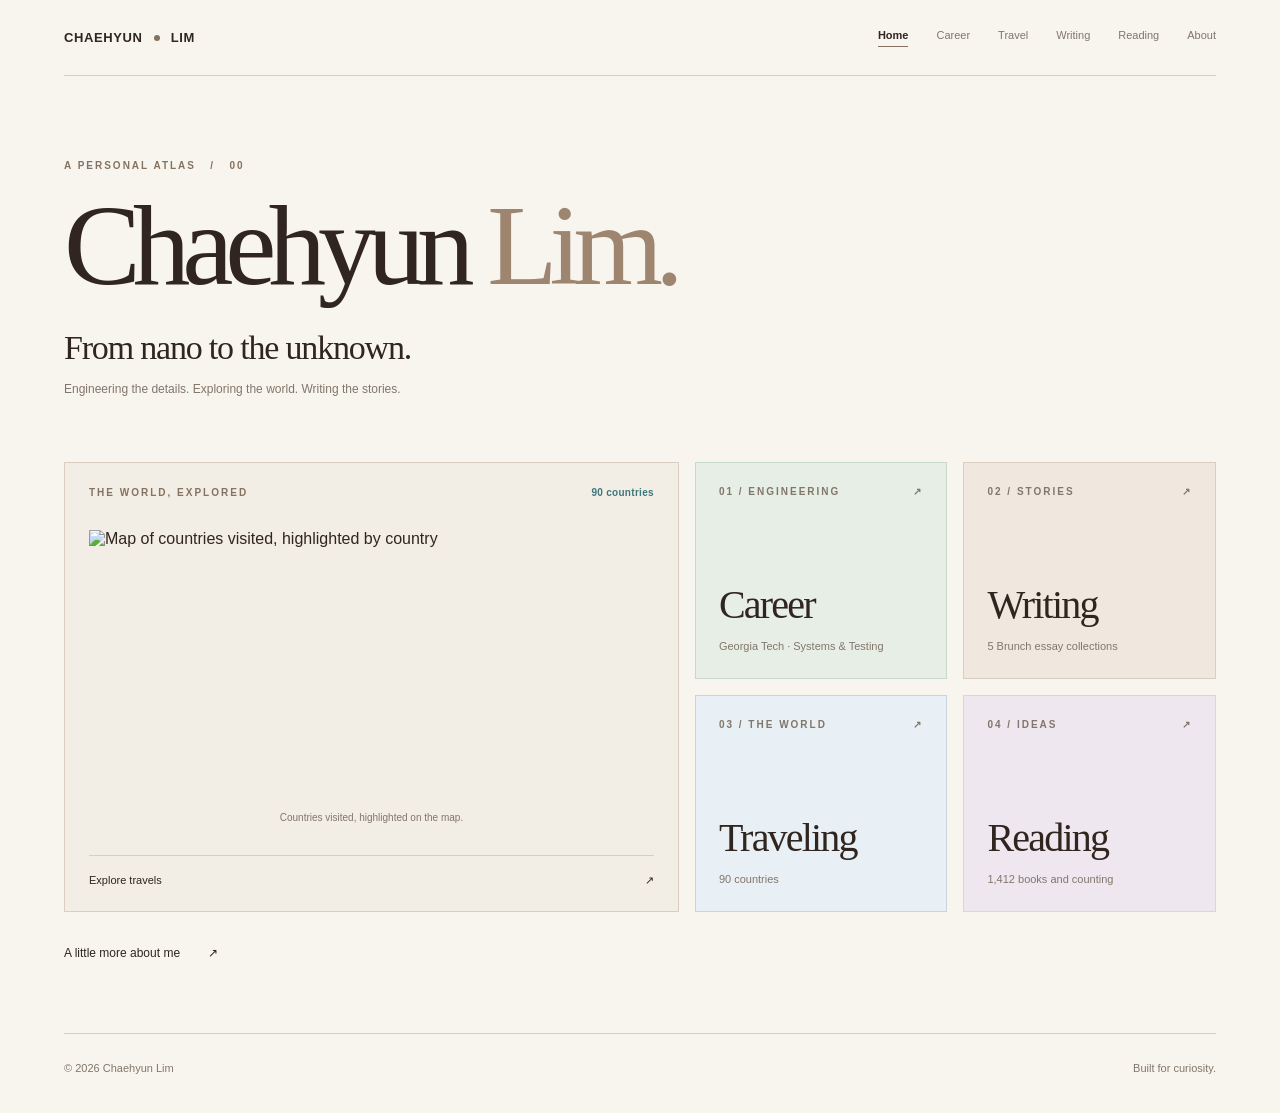
==== index.html @ 4be32342 "Keep About statistics synced with Reading/Travel and refine home/resume links" ====
<!doctype html><html lang="en"><head><meta charset="utf-8"><meta name="viewport" content="width=device-width, initial-scale=1"><meta name="description" content="Chaehyun Lim — engineering, travel, writing, and reading."><title>Chaehyun Lim | Home</title><link rel="stylesheet" href="css/home.css"></head><body><div class="shell"><header class="top"><a class="brand" href="./">CHAEHYUN <i></i> LIM</a><nav aria-label="Main navigation"><a aria-current="page" href="./">Home</a><a href="career/">Career</a><a href="traveling/">Travel</a><a href="writing/">Writing</a><a href="reading/">Reading</a><a href="about/">About</a></nav></header><main><section class="hero"><p class="eyebrow">A PERSONAL ATLAS &nbsp; / &nbsp; 00</p><h1>Chaehyun <em>Lim.</em></h1><p class="tagline">From nano to the unknown.</p><p class="intro">Engineering the details. Exploring the world. Writing the stories.</p></section><section class="dashboard" aria-label="Explore"><div class="map-panel"><div class="panel-heading"><span>THE WORLD, EXPLORED</span><span id="country-count">90 countries</span></div><div class="map-wrap"><img id="world-map" src="data/visited-world.svg" alt="Map of countries visited, highlighted by country" width="1000" height="500" loading="eager"><div class="map-note">Countries visited, highlighted on the map.</div></div><a class="map-link" href="traveling/">Explore travels <span aria-hidden="true">↗</span></a></div><div class="tiles"><a class="tile" href="career/"><span class="tile-top">01 / ENGINEERING <span>↗</span></span><div><h2>Career</h2><p>Georgia Tech · Systems &amp; Testing</p></div></a><a class="tile" href="writing/"><span class="tile-top">02 / STORIES <span>↗</span></span><div><h2>Writing</h2><p>5 Brunch essay collections</p></div></a><a class="tile" href="traveling/"><span class="tile-top">03 / THE WORLD <span>↗</span></span><div><h2>Traveling</h2><p id="travel-tile-count">90 countries</p></div></a><a class="tile" href="reading/"><span class="tile-top">04 / IDEAS <span>↗</span></span><div><h2>Reading</h2><p><span id="reading-tile-count">1,000+ books</span> and counting</p></div></a></div></section><a class="about-link" href="about/">A little more about me <span>↗</span></a></main><footer><span>© <span id="year"></span> Chaehyun Lim</span><span>Built for curiosity.</span></footer></div><script src="js/home.js" defer></script></body></html>
---- css/home.css ----
:root{color-scheme:light;--bg:#f8f5ef;--panel:#f0e9df;--line:#d9cec1;--muted:#82766a;--text:#30251f;--accent:#857260;--serif:'Iowan Old Style',Baskerville,'Palatino Linotype',Georgia,serif}*{box-sizing:border-box}html{scroll-behavior:smooth}body{margin:0;background:var(--bg);color:var(--text);font-family:Inter,'Helvetica Neue',Arial,sans-serif;-webkit-font-smoothing:antialiased}a{color:inherit;text-decoration:none}.shell{width:min(1152px,calc(100% - 96px));margin-inline:auto}.top{min-height:76px;display:flex;align-items:center;justify-content:space-between;border-bottom:1px solid var(--line);gap:20px}.brand{font-size:13px;font-weight:750;letter-spacing:.045em;white-space:nowrap}.brand i{display:inline-block;width:6px;height:6px;border-radius:50%;background:var(--accent);margin:0 7px 1px}nav{display:flex;gap:28px;align-items:center}nav a{font-size:11px;color:var(--muted);padding-bottom:5px;white-space:nowrap}nav a:hover,nav a[aria-current=page]{color:var(--text)}nav a[aria-current=page]{font-weight:700;border-bottom:1px solid var(--accent)}.hero{padding:84px 0 62px}.eyebrow,.panel-heading,.tile-top{font-size:10px;letter-spacing:.2em;font-weight:700}.eyebrow{color:var(--accent);margin:0 0 20px}h1{font:400 clamp(64px,9vw,117px)/.95 var(--serif);letter-spacing:-.07em;margin:0}h1 em{font-style:normal;color:#9e8570}.tagline{font:400 clamp(24px,2.7vw,34px)/1.4 var(--serif);letter-spacing:-.035em;margin:24px 0 6px}.intro{color:var(--muted);font-size:12px;line-height:1.85;margin:0}.dashboard{display:grid;grid-template-columns:1.18fr 1fr;gap:16px}.map-panel,.tile{border:1px solid var(--line);background:#f2ede5}.map-panel{padding:24px;display:flex;flex-direction:column;min-height:450px}.panel-heading{display:flex;justify-content:space-between;gap:15px;color:var(--accent)}#country-count{letter-spacing:.03em;color:#3f777e}.map-wrap{display:flex;flex:1;flex-direction:column;justify-content:center;min-height:300px}.map-wrap img{width:100%;height:auto;max-height:335px}.map-note{font-size:10px;color:var(--muted);text-align:center}.map-link{font-size:11px;border-top:1px solid var(--line);padding-top:18px;display:flex;justify-content:space-between;transition:color .2s}.map-link:hover,.about-link:hover{color:#3e7880}.tiles{display:grid;grid-template-columns:1fr 1fr;gap:16px}.tile{min-height:217px;padding:23px;display:flex;flex-direction:column;justify-content:space-between;transition:transform .2s,border-color .2s,background .2s}.tile:nth-child(1){background:#e6eee5;border-color:#c8d8c9}.tile:nth-child(2){background:#f0e8df}.tile:nth-child(3){background:#e8f0f5;border-color:#c8d5e1}.tile:nth-child(4){background:#eee7f0;border-color:#dcd3df}.tile:hover{transform:translateY(-4px);border-color:#9d9b93}.tile-top{color:var(--muted);display:flex;justify-content:space-between;gap:10px}.tile h2{font:400 clamp(30px,3.2vw,40px)/1.12 var(--serif);letter-spacing:-.045em;margin:0 0 9px}.tile p{color:var(--muted);font-size:11px;line-height:1.7;margin:0}.about-link{display:inline-flex;gap:28px;padding:34px 0 73px;font-size:12px}footer{display:flex;justify-content:space-between;gap:15px;padding:28px 0 39px;border-top:1px solid var(--line);color:var(--muted);font-size:11px}@media(max-width:950px){.shell{width:calc(100% - 62px)}.dashboard{grid-template-columns:1fr}.map-panel{min-height:365px}.tiles .tile{min-height:196px}}@media(max-width:680px){.shell{width:calc(100% - 38px)}.top{height:auto;padding:18px 0 14px;align-items:flex-start;flex-direction:column;gap:12px}nav{gap:18px;max-width:100%;overflow-x:auto;white-space:nowrap;padding-bottom:4px}nav a{font-size:10px}.hero{padding:55px 0 45px}h1{font-size:clamp(60px,13vw,86px)}.map-panel{padding:17px;min-height:310px}.map-wrap{min-height:238px}.tile{padding:16px;min-height:175px}.tile-top{font-size:9px;letter-spacing:.08em}.tile p{font-size:10px}.tiles{gap:10px}.dashboard{gap:10px}footer{flex-direction:column}}@media(prefers-reduced-motion:reduce){html{scroll-behavior:auto}*,*:before,*:after{transition:none!important}}
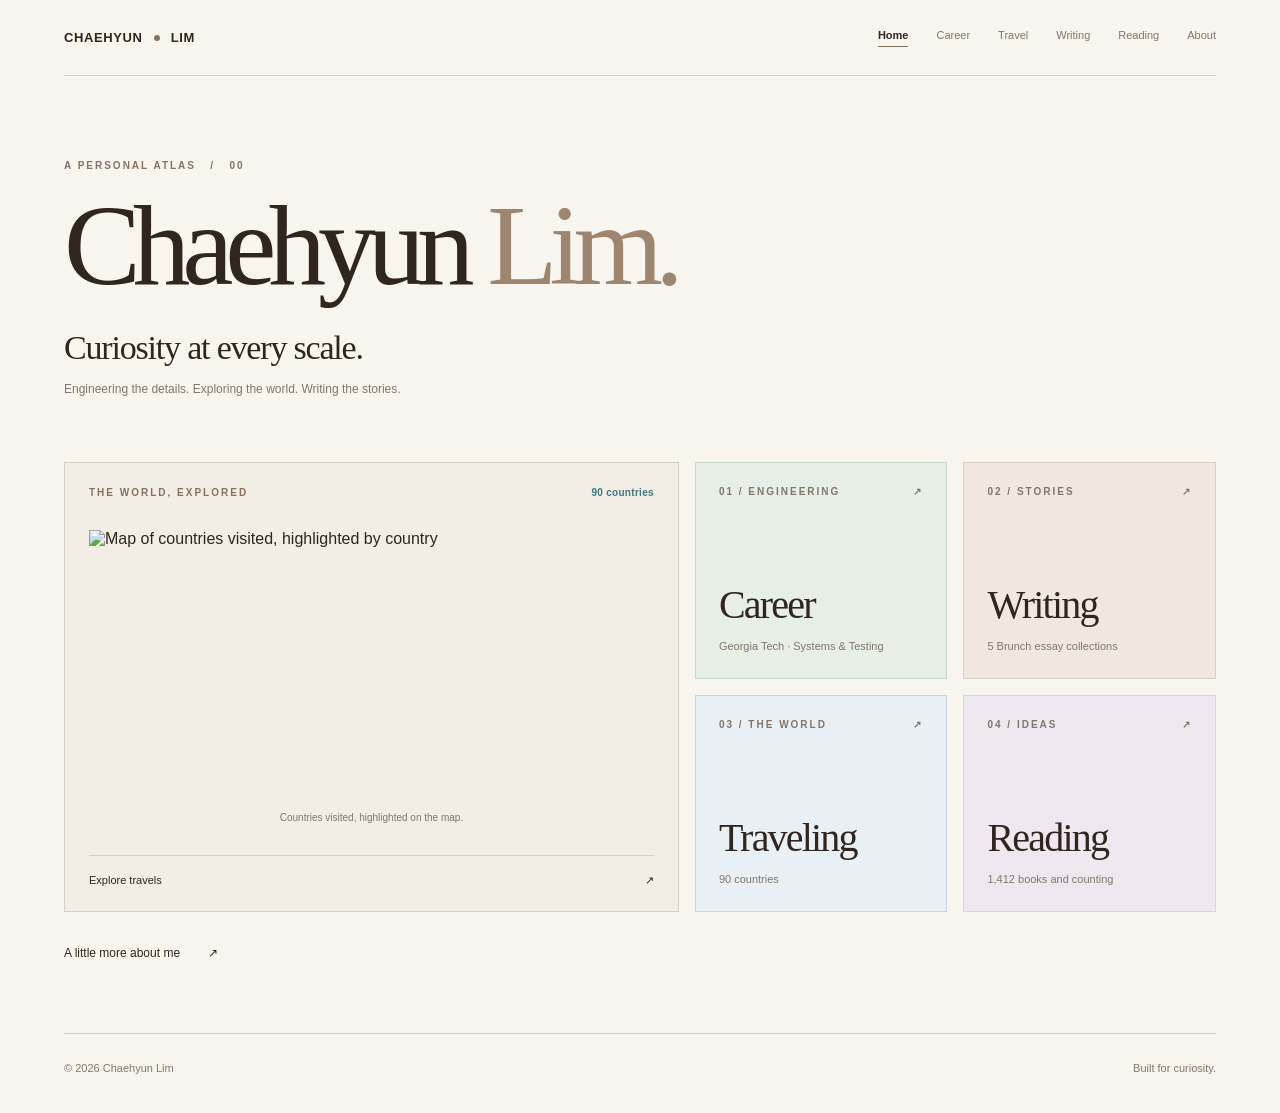
==== commit 899c658e: "Update homepage tagline to Curiosity at every scale" ====
--- a/index.html
+++ b/index.html
@@ -1 +1 @@
-<!doctype html><html lang="en"><head><meta charset="utf-8"><meta name="viewport" content="width=device-width, initial-scale=1"><meta name="description" content="Chaehyun Lim — engineering, travel, writing, and reading."><title>Chaehyun Lim | Home</title><link rel="stylesheet" href="css/home.css"></head><body><div class="shell"><header class="top"><a class="brand" href="./">CHAEHYUN <i></i> LIM</a><nav aria-label="Main navigation"><a aria-current="page" href="./">Home</a><a href="career/">Career</a><a href="traveling/">Travel</a><a href="writing/">Writing</a><a href="reading/">Reading</a><a href="about/">About</a></nav></header><main><section class="hero"><p class="eyebrow">A PERSONAL ATLAS &nbsp; / &nbsp; 00</p><h1>Chaehyun <em>Lim.</em></h1><p class="tagline">From nano to the unknown.</p><p class="intro">Engineering the details. Exploring the world. Writing the stories.</p></section><section class="dashboard" aria-label="Explore"><div class="map-panel"><div class="panel-heading"><span>THE WORLD, EXPLORED</span><span id="country-count">90 countries</span></div><div class="map-wrap"><img id="world-map" src="data/visited-world.svg" alt="Map of countries visited, highlighted by country" width="1000" height="500" loading="eager"><div class="map-note">Countries visited, highlighted on the map.</div></div><a class="map-link" href="traveling/">Explore travels <span aria-hidden="true">↗</span></a></div><div class="tiles"><a class="tile" href="career/"><span class="tile-top">01 / ENGINEERING <span>↗</span></span><div><h2>Career</h2><p>Georgia Tech · Systems &amp; Testing</p></div></a><a class="tile" href="writing/"><span class="tile-top">02 / STORIES <span>↗</span></span><div><h2>Writing</h2><p>5 Brunch essay collections</p></div></a><a class="tile" href="traveling/"><span class="tile-top">03 / THE WORLD <span>↗</span></span><div><h2>Traveling</h2><p id="travel-tile-count">90 countries</p></div></a><a class="tile" href="reading/"><span class="tile-top">04 / IDEAS <span>↗</span></span><div><h2>Reading</h2><p><span id="reading-tile-count">1,000+ books</span> and counting</p></div></a></div></section><a class="about-link" href="about/">A little more about me <span>↗</span></a></main><footer><span>© <span id="year"></span> Chaehyun Lim</span><span>Built for curiosity.</span></footer></div><script src="js/home.js" defer></script></body></html>
+<!doctype html><html lang="en"><head><meta charset="utf-8"><meta name="viewport" content="width=device-width, initial-scale=1"><meta name="description" content="Chaehyun Lim — engineering, travel, writing, and reading."><title>Chaehyun Lim | Home</title><link rel="stylesheet" href="css/home.css"><meta property="og:title" content="Chaehyun Lim | Home"><link rel="icon" type="image/svg+xml" href="assets/favicon.svg"><meta property="og:type" content="website"><meta property="og:url" content="https://limdaniel10.github.io/Portfolio/"><meta property="og:description" content="Chaehyun Lim — Engineering, travel, writing and reading."><meta property="og:image" content="https://limdaniel10.github.io/Portfolio/assets/social-card.png"><meta name="twitter:card" content="summary_large_image"></head><body><div class="shell"><header class="top"><a class="brand" href="./">CHAEHYUN <i></i> LIM</a><nav aria-label="Main navigation"><a aria-current="page" href="./">Home</a><a href="career/">Career</a><a href="traveling/">Travel</a><a href="writing/">Writing</a><a href="reading/">Reading</a><a href="about/">About</a></nav></header><main><section class="hero"><p class="eyebrow">A PERSONAL ATLAS &nbsp; / &nbsp; 00</p><h1>Chaehyun <em>Lim.</em></h1><p class="tagline">Curiosity at every scale.</p><p class="intro">Engineering the details. Exploring the world. Writing the stories.</p></section><section class="dashboard" aria-label="Explore"><div class="map-panel"><div class="panel-heading"><span>THE WORLD, EXPLORED</span><span id="country-count">90 countries</span></div><div class="map-wrap"><img id="world-map" src="data/visited-world.svg" alt="Map of countries visited, highlighted by country" width="1000" height="500" loading="eager"><div class="map-note">Countries visited, highlighted on the map.</div></div><a class="map-link" href="traveling/">Explore travels <span aria-hidden="true">↗</span></a></div><div class="tiles"><a class="tile" href="career/"><span class="tile-top">01 / ENGINEERING <span>↗</span></span><div><h2>Career</h2><p>Georgia Tech · Systems &amp; Testing</p></div></a><a class="tile" href="writing/"><span class="tile-top">02 / STORIES <span>↗</span></span><div><h2>Writing</h2><p>5 Brunch essay collections</p></div></a><a class="tile" href="traveling/"><span class="tile-top">03 / THE WORLD <span>↗</span></span><div><h2>Traveling</h2><p id="travel-tile-count">90 countries</p></div></a><a class="tile" href="reading/"><span class="tile-top">04 / IDEAS <span>↗</span></span><div><h2>Reading</h2><p><span id="reading-tile-count">1,000+ books</span> and counting</p></div></a></div></section><a class="about-link" href="about/">A little more about me <span>↗</span></a></main><footer><span>© <span id="year"></span> Chaehyun Lim</span><span>Built for curiosity.</span></footer></div><script src="js/home.js" defer></script></body></html>
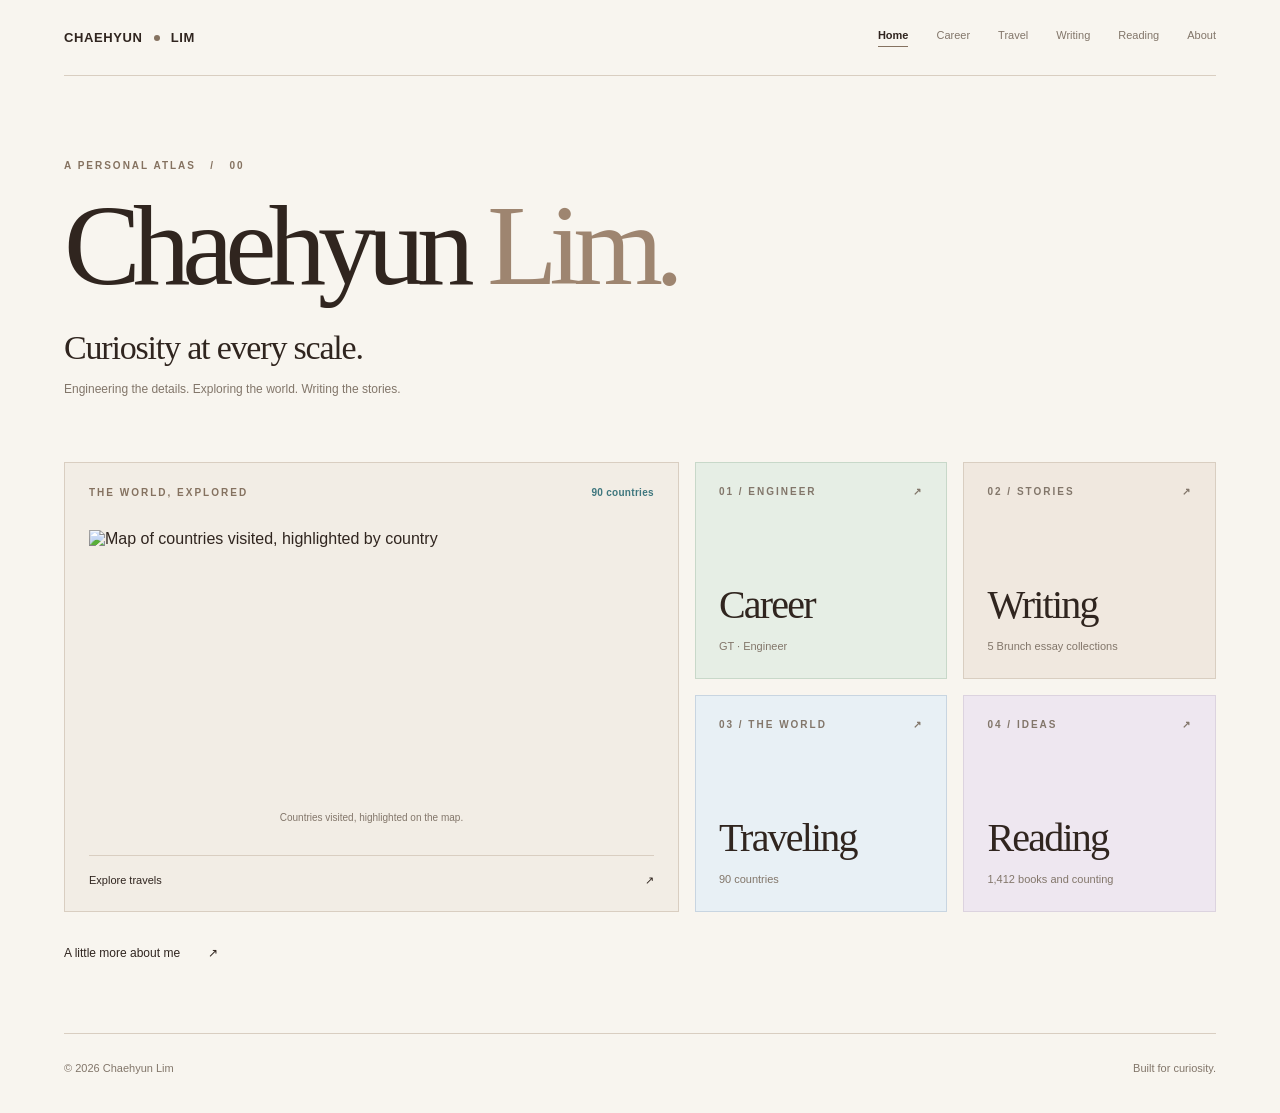
==== commit ae948e29: "Refine Career homepage tile heading and subtitle" ====
--- a/index.html
+++ b/index.html
@@ -1 +1 @@
-<!doctype html><html lang="en"><head><meta charset="utf-8"><meta name="viewport" content="width=device-width, initial-scale=1"><meta name="description" content="Chaehyun Lim — engineering, travel, writing, and reading."><title>Chaehyun Lim | Home</title><link rel="stylesheet" href="css/home.css"><meta property="og:title" content="Chaehyun Lim | Home"><link rel="icon" type="image/svg+xml" href="assets/favicon.svg"><meta property="og:type" content="website"><meta property="og:url" content="https://limdaniel10.github.io/Portfolio/"><meta property="og:description" content="Chaehyun Lim — Engineering, travel, writing and reading."><meta property="og:image" content="https://limdaniel10.github.io/Portfolio/assets/social-card.png"><meta name="twitter:card" content="summary_large_image"></head><body><div class="shell"><header class="top"><a class="brand" href="./">CHAEHYUN <i></i> LIM</a><nav aria-label="Main navigation"><a aria-current="page" href="./">Home</a><a href="career/">Career</a><a href="traveling/">Travel</a><a href="writing/">Writing</a><a href="reading/">Reading</a><a href="about/">About</a></nav></header><main><section class="hero"><p class="eyebrow">A PERSONAL ATLAS &nbsp; / &nbsp; 00</p><h1>Chaehyun <em>Lim.</em></h1><p class="tagline">Curiosity at every scale.</p><p class="intro">Engineering the details. Exploring the world. Writing the stories.</p></section><section class="dashboard" aria-label="Explore"><div class="map-panel"><div class="panel-heading"><span>THE WORLD, EXPLORED</span><span id="country-count">90 countries</span></div><div class="map-wrap"><img id="world-map" src="data/visited-world.svg" alt="Map of countries visited, highlighted by country" width="1000" height="500" loading="eager"><div class="map-note">Countries visited, highlighted on the map.</div></div><a class="map-link" href="traveling/">Explore travels <span aria-hidden="true">↗</span></a></div><div class="tiles"><a class="tile" href="career/"><span class="tile-top">01 / ENGINEERING <span>↗</span></span><div><h2>Career</h2><p>Georgia Tech · Systems &amp; Testing</p></div></a><a class="tile" href="writing/"><span class="tile-top">02 / STORIES <span>↗</span></span><div><h2>Writing</h2><p>5 Brunch essay collections</p></div></a><a class="tile" href="traveling/"><span class="tile-top">03 / THE WORLD <span>↗</span></span><div><h2>Traveling</h2><p id="travel-tile-count">90 countries</p></div></a><a class="tile" href="reading/"><span class="tile-top">04 / IDEAS <span>↗</span></span><div><h2>Reading</h2><p><span id="reading-tile-count">1,000+ books</span> and counting</p></div></a></div></section><a class="about-link" href="about/">A little more about me <span>↗</span></a></main><footer><span>© <span id="year"></span> Chaehyun Lim</span><span>Built for curiosity.</span></footer></div><script src="js/home.js" defer></script></body></html>
+<!doctype html><html lang="en"><head><meta charset="utf-8"><meta name="viewport" content="width=device-width, initial-scale=1"><meta name="description" content="Chaehyun Lim — engineering, travel, writing, and reading."><title>Chaehyun Lim | Home</title><link rel="stylesheet" href="css/home.css"><meta property="og:title" content="Chaehyun Lim | Home"><link rel="icon" type="image/svg+xml" href="assets/favicon.svg"><meta property="og:type" content="website"><meta property="og:url" content="https://limdaniel10.github.io/Portfolio/"><meta property="og:description" content="Chaehyun Lim — Engineering, travel, writing and reading."><meta property="og:image" content="https://limdaniel10.github.io/Portfolio/assets/social-card.png"><meta name="twitter:card" content="summary_large_image"></head><body><div class="shell"><header class="top"><a class="brand" href="./">CHAEHYUN <i></i> LIM</a><nav aria-label="Main navigation"><a aria-current="page" href="./">Home</a><a href="career/">Career</a><a href="traveling/">Travel</a><a href="writing/">Writing</a><a href="reading/">Reading</a><a href="about/">About</a></nav></header><main><section class="hero"><p class="eyebrow">A PERSONAL ATLAS &nbsp; / &nbsp; 00</p><h1>Chaehyun <em>Lim.</em></h1><p class="tagline">Curiosity at every scale.</p><p class="intro">Engineering the details. Exploring the world. Writing the stories.</p></section><section class="dashboard" aria-label="Explore"><div class="map-panel"><div class="panel-heading"><span>THE WORLD, EXPLORED</span><span id="country-count">90 countries</span></div><div class="map-wrap"><img id="world-map" src="data/visited-world.svg" alt="Map of countries visited, highlighted by country" width="1000" height="500" loading="eager"><div class="map-note">Countries visited, highlighted on the map.</div></div><a class="map-link" href="traveling/">Explore travels <span aria-hidden="true">↗</span></a></div><div class="tiles"><a class="tile" href="career/"><span class="tile-top">01 / ENGINEER <span>↗</span></span><div><h2>Career</h2><p>GT · Engineer</p></div></a><a class="tile" href="writing/"><span class="tile-top">02 / STORIES <span>↗</span></span><div><h2>Writing</h2><p>5 Brunch essay collections</p></div></a><a class="tile" href="traveling/"><span class="tile-top">03 / THE WORLD <span>↗</span></span><div><h2>Traveling</h2><p id="travel-tile-count">90 countries</p></div></a><a class="tile" href="reading/"><span class="tile-top">04 / IDEAS <span>↗</span></span><div><h2>Reading</h2><p><span id="reading-tile-count">1,000+ books</span> and counting</p></div></a></div></section><a class="about-link" href="about/">A little more about me <span>↗</span></a></main><footer><span>© <span id="year"></span> Chaehyun Lim</span><span>Built for curiosity.</span></footer></div><script src="js/home.js" defer></script></body></html>
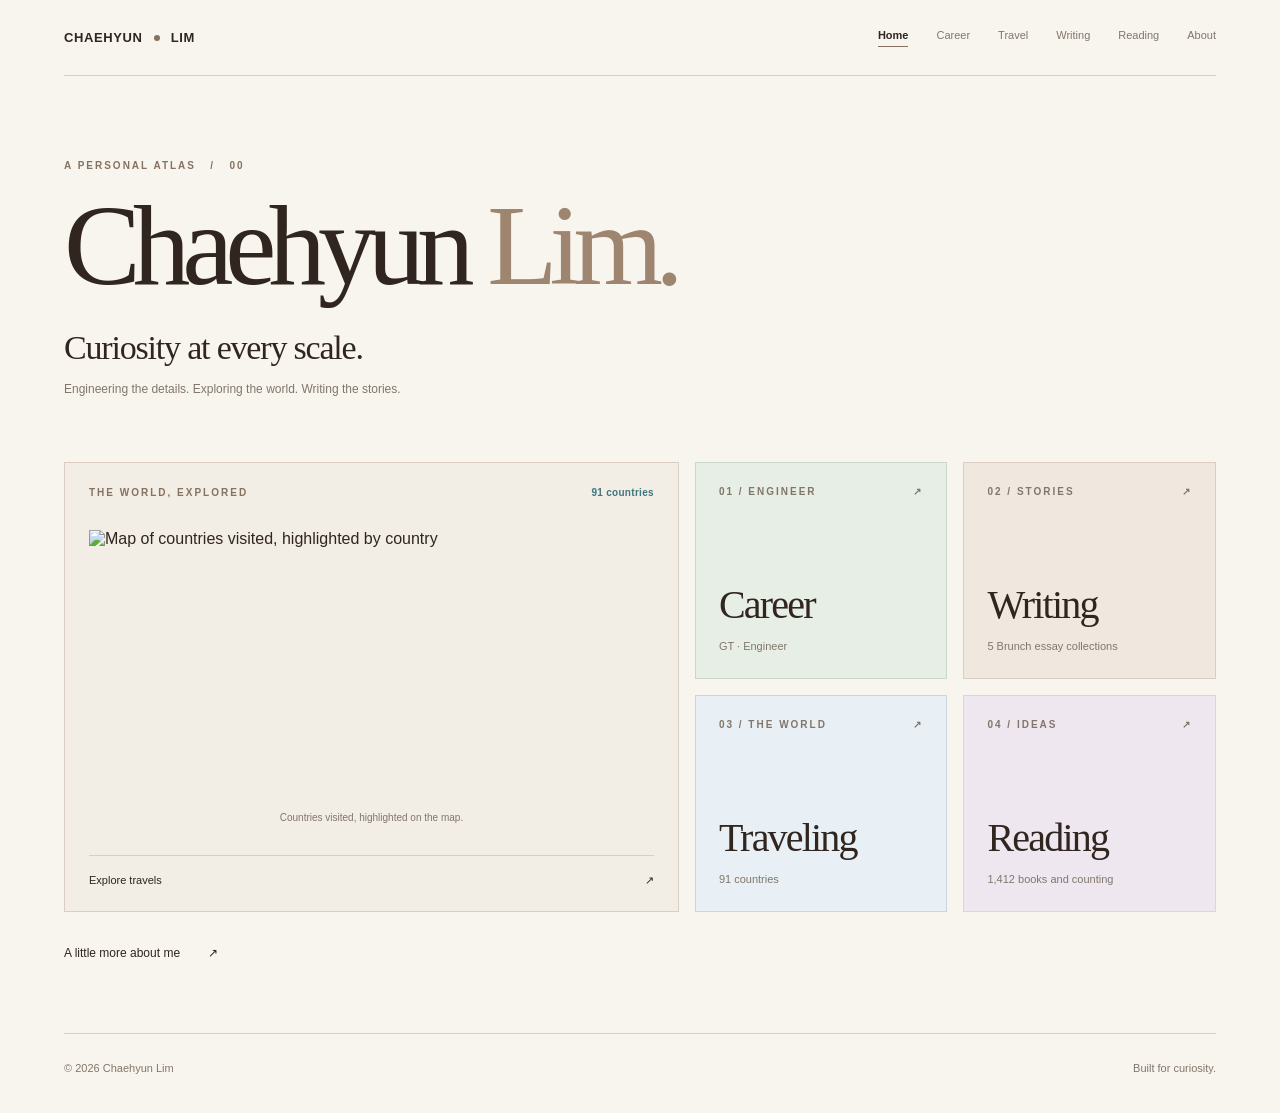
==== commit 3920a080: "Update homepage fallback visit count to 91 including Taiwan" ====
--- a/index.html
+++ b/index.html
@@ -1 +1 @@
-<!doctype html><html lang="en"><head><meta charset="utf-8"><meta name="viewport" content="width=device-width, initial-scale=1"><meta name="description" content="Chaehyun Lim — engineering, travel, writing, and reading."><title>Chaehyun Lim | Home</title><link rel="stylesheet" href="css/home.css"><meta property="og:title" content="Chaehyun Lim | Home"><link rel="icon" type="image/svg+xml" href="assets/favicon.svg"><meta property="og:type" content="website"><meta property="og:url" content="https://limdaniel10.github.io/Portfolio/"><meta property="og:description" content="Chaehyun Lim — Engineering, travel, writing and reading."><meta property="og:image" content="https://limdaniel10.github.io/Portfolio/assets/social-card.png"><meta name="twitter:card" content="summary_large_image"></head><body><div class="shell"><header class="top"><a class="brand" href="./">CHAEHYUN <i></i> LIM</a><nav aria-label="Main navigation"><a aria-current="page" href="./">Home</a><a href="career/">Career</a><a href="traveling/">Travel</a><a href="writing/">Writing</a><a href="reading/">Reading</a><a href="about/">About</a></nav></header><main><section class="hero"><p class="eyebrow">A PERSONAL ATLAS &nbsp; / &nbsp; 00</p><h1>Chaehyun <em>Lim.</em></h1><p class="tagline">Curiosity at every scale.</p><p class="intro">Engineering the details. Exploring the world. Writing the stories.</p></section><section class="dashboard" aria-label="Explore"><div class="map-panel"><div class="panel-heading"><span>THE WORLD, EXPLORED</span><span id="country-count">90 countries</span></div><div class="map-wrap"><img id="world-map" src="data/visited-world.svg" alt="Map of countries visited, highlighted by country" width="1000" height="500" loading="eager"><div class="map-note">Countries visited, highlighted on the map.</div></div><a class="map-link" href="traveling/">Explore travels <span aria-hidden="true">↗</span></a></div><div class="tiles"><a class="tile" href="career/"><span class="tile-top">01 / ENGINEER <span>↗</span></span><div><h2>Career</h2><p>GT · Engineer</p></div></a><a class="tile" href="writing/"><span class="tile-top">02 / STORIES <span>↗</span></span><div><h2>Writing</h2><p>5 Brunch essay collections</p></div></a><a class="tile" href="traveling/"><span class="tile-top">03 / THE WORLD <span>↗</span></span><div><h2>Traveling</h2><p id="travel-tile-count">90 countries</p></div></a><a class="tile" href="reading/"><span class="tile-top">04 / IDEAS <span>↗</span></span><div><h2>Reading</h2><p><span id="reading-tile-count">1,000+ books</span> and counting</p></div></a></div></section><a class="about-link" href="about/">A little more about me <span>↗</span></a></main><footer><span>© <span id="year"></span> Chaehyun Lim</span><span>Built for curiosity.</span></footer></div><script src="js/home.js" defer></script></body></html>
+<!doctype html><html lang="en"><head><meta charset="utf-8"><meta name="viewport" content="width=device-width, initial-scale=1"><meta name="description" content="Chaehyun Lim — engineering, travel, writing, and reading."><title>Chaehyun Lim | Home</title><link rel="stylesheet" href="css/home.css"><meta property="og:title" content="Chaehyun Lim | Home"><link rel="icon" type="image/svg+xml" href="assets/favicon.svg"><meta property="og:type" content="website"><meta property="og:url" content="https://limdaniel10.github.io/Portfolio/"><meta property="og:description" content="Chaehyun Lim — Engineering, travel, writing and reading."><meta property="og:image" content="https://limdaniel10.github.io/Portfolio/assets/social-card.png"><meta name="twitter:card" content="summary_large_image"></head><body><div class="shell"><header class="top"><a class="brand" href="./">CHAEHYUN <i></i> LIM</a><nav aria-label="Main navigation"><a aria-current="page" href="./">Home</a><a href="career/">Career</a><a href="traveling/">Travel</a><a href="writing/">Writing</a><a href="reading/">Reading</a><a href="about/">About</a></nav></header><main><section class="hero"><p class="eyebrow">A PERSONAL ATLAS &nbsp; / &nbsp; 00</p><h1>Chaehyun <em>Lim.</em></h1><p class="tagline">Curiosity at every scale.</p><p class="intro">Engineering the details. Exploring the world. Writing the stories.</p></section><section class="dashboard" aria-label="Explore"><div class="map-panel"><div class="panel-heading"><span>THE WORLD, EXPLORED</span><span id="country-count">91 countries</span></div><div class="map-wrap"><img id="world-map" src="data/visited-world.svg" alt="Map of countries visited, highlighted by country" width="1000" height="500" loading="eager"><div class="map-note">Countries visited, highlighted on the map.</div></div><a class="map-link" href="traveling/">Explore travels <span aria-hidden="true">↗</span></a></div><div class="tiles"><a class="tile" href="career/"><span class="tile-top">01 / ENGINEER <span>↗</span></span><div><h2>Career</h2><p>GT · Engineer</p></div></a><a class="tile" href="writing/"><span class="tile-top">02 / STORIES <span>↗</span></span><div><h2>Writing</h2><p>5 Brunch essay collections</p></div></a><a class="tile" href="traveling/"><span class="tile-top">03 / THE WORLD <span>↗</span></span><div><h2>Traveling</h2><p id="travel-tile-count">91 countries</p></div></a><a class="tile" href="reading/"><span class="tile-top">04 / IDEAS <span>↗</span></span><div><h2>Reading</h2><p><span id="reading-tile-count">1,000+ books</span> and counting</p></div></a></div></section><a class="about-link" href="about/">A little more about me <span>↗</span></a></main><footer><span>© <span id="year"></span> Chaehyun Lim</span><span>Built for curiosity.</span></footer></div><script src="js/home.js" defer></script></body></html>
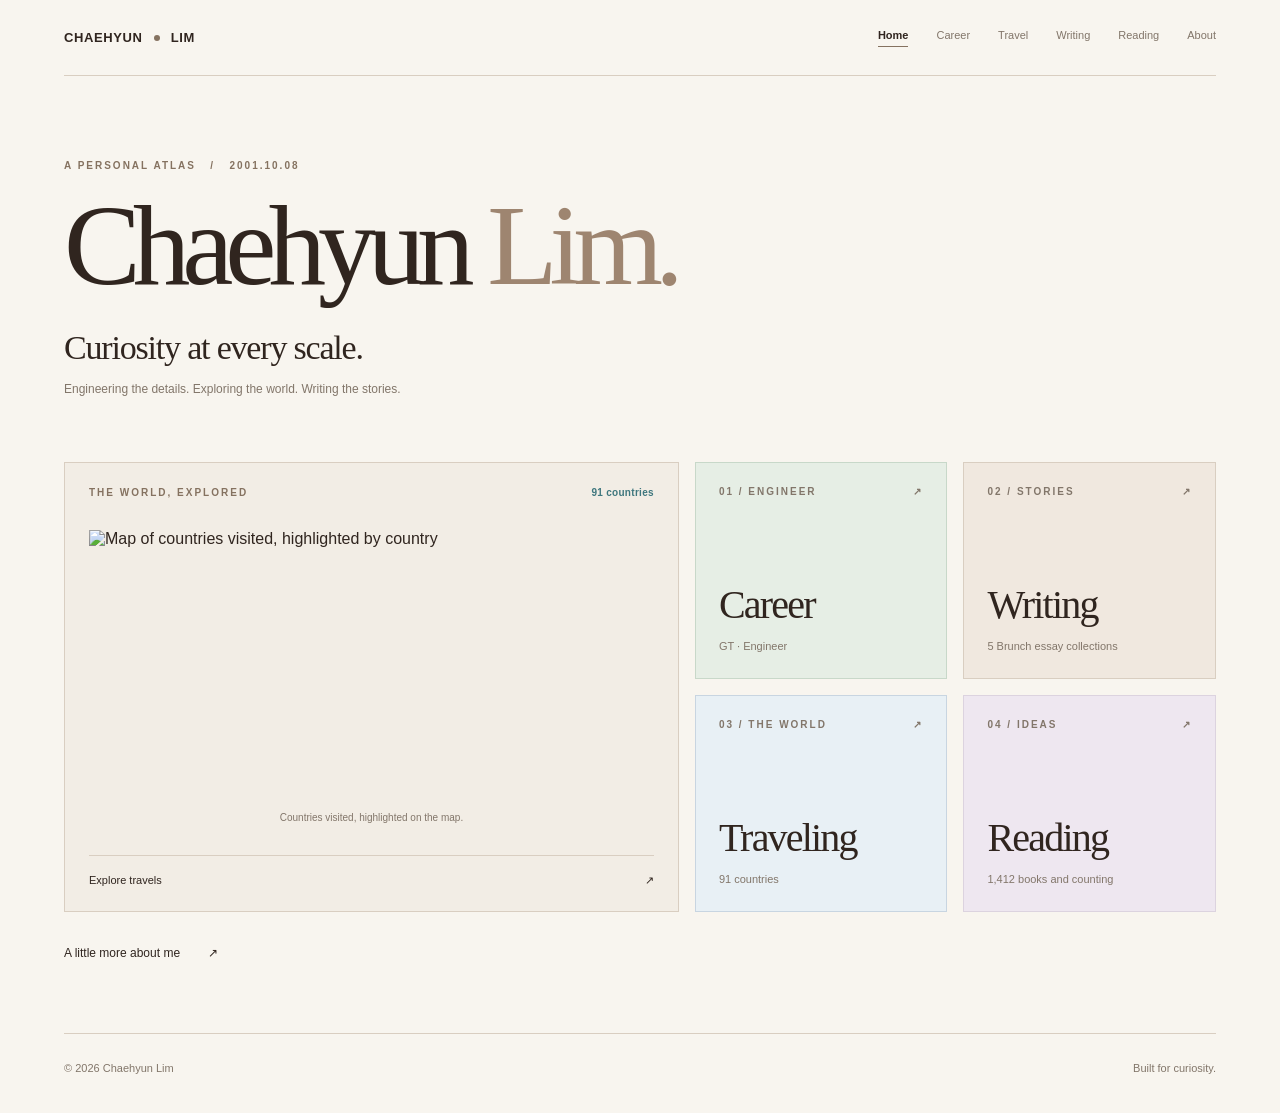
==== commit c5e7a34a: "Update index.html hero archive eyebrow label" ====
--- a/index.html
+++ b/index.html
@@ -1 +1 @@
-<!doctype html><html lang="en"><head><meta charset="utf-8"><meta name="viewport" content="width=device-width, initial-scale=1"><meta name="description" content="Chaehyun Lim — engineering, travel, writing, and reading."><title>Chaehyun Lim | Home</title><link rel="stylesheet" href="css/home.css"><meta property="og:title" content="Chaehyun Lim | Home"><link rel="icon" type="image/svg+xml" href="assets/favicon.svg"><meta property="og:type" content="website"><meta property="og:url" content="https://limdaniel10.github.io/Portfolio/"><meta property="og:description" content="Chaehyun Lim — Engineering, travel, writing and reading."><meta property="og:image" content="https://limdaniel10.github.io/Portfolio/assets/social-card.png"><meta name="twitter:card" content="summary_large_image"></head><body><div class="shell"><header class="top"><a class="brand" href="./">CHAEHYUN <i></i> LIM</a><nav aria-label="Main navigation"><a aria-current="page" href="./">Home</a><a href="career/">Career</a><a href="traveling/">Travel</a><a href="writing/">Writing</a><a href="reading/">Reading</a><a href="about/">About</a></nav></header><main><section class="hero"><p class="eyebrow">A PERSONAL ATLAS &nbsp; / &nbsp; 00</p><h1>Chaehyun <em>Lim.</em></h1><p class="tagline">Curiosity at every scale.</p><p class="intro">Engineering the details. Exploring the world. Writing the stories.</p></section><section class="dashboard" aria-label="Explore"><div class="map-panel"><div class="panel-heading"><span>THE WORLD, EXPLORED</span><span id="country-count">91 countries</span></div><div class="map-wrap"><img id="world-map" src="data/visited-world.svg" alt="Map of countries visited, highlighted by country" width="1000" height="500" loading="eager"><div class="map-note">Countries visited, highlighted on the map.</div></div><a class="map-link" href="traveling/">Explore travels <span aria-hidden="true">↗</span></a></div><div class="tiles"><a class="tile" href="career/"><span class="tile-top">01 / ENGINEER <span>↗</span></span><div><h2>Career</h2><p>GT · Engineer</p></div></a><a class="tile" href="writing/"><span class="tile-top">02 / STORIES <span>↗</span></span><div><h2>Writing</h2><p>5 Brunch essay collections</p></div></a><a class="tile" href="traveling/"><span class="tile-top">03 / THE WORLD <span>↗</span></span><div><h2>Traveling</h2><p id="travel-tile-count">91 countries</p></div></a><a class="tile" href="reading/"><span class="tile-top">04 / IDEAS <span>↗</span></span><div><h2>Reading</h2><p><span id="reading-tile-count">1,000+ books</span> and counting</p></div></a></div></section><a class="about-link" href="about/">A little more about me <span>↗</span></a></main><footer><span>© <span id="year"></span> Chaehyun Lim</span><span>Built for curiosity.</span></footer></div><script src="js/home.js" defer></script></body></html>
+<!doctype html><html lang="en"><head><meta charset="utf-8"><meta name="viewport" content="width=device-width, initial-scale=1"><meta name="description" content="Chaehyun Lim — engineering, travel, writing, and reading."><title>Chaehyun Lim | Home</title><link rel="stylesheet" href="css/home.css"><meta property="og:title" content="Chaehyun Lim | Home"><link rel="icon" type="image/svg+xml" href="assets/favicon.svg"><meta property="og:type" content="website"><meta property="og:url" content="https://limdaniel10.github.io/Portfolio/"><meta property="og:description" content="Chaehyun Lim — Engineering, travel, writing and reading."><meta property="og:image" content="https://limdaniel10.github.io/Portfolio/assets/social-card.png"><meta name="twitter:card" content="summary_large_image"></head><body><div class="shell"><header class="top"><a class="brand" href="./">CHAEHYUN <i></i> LIM</a><nav aria-label="Main navigation"><a aria-current="page" href="./">Home</a><a href="career/">Career</a><a href="traveling/">Travel</a><a href="writing/">Writing</a><a href="reading/">Reading</a><a href="about/">About</a></nav></header><main><section class="hero"><p class="eyebrow">A PERSONAL ATLAS &nbsp; / &nbsp; 2001.10.08</p><h1>Chaehyun <em>Lim.</em></h1><p class="tagline">Curiosity at every scale.</p><p class="intro">Engineering the details. Exploring the world. Writing the stories.</p></section><section class="dashboard" aria-label="Explore"><div class="map-panel"><div class="panel-heading"><span>THE WORLD, EXPLORED</span><span id="country-count">91 countries</span></div><div class="map-wrap"><img id="world-map" src="data/visited-world.svg" alt="Map of countries visited, highlighted by country" width="1000" height="500" loading="eager"><div class="map-note">Countries visited, highlighted on the map.</div></div><a class="map-link" href="traveling/">Explore travels <span aria-hidden="true">↗</span></a></div><div class="tiles"><a class="tile" href="career/"><span class="tile-top">01 / ENGINEER <span>↗</span></span><div><h2>Career</h2><p>GT · Engineer</p></div></a><a class="tile" href="writing/"><span class="tile-top">02 / STORIES <span>↗</span></span><div><h2>Writing</h2><p>5 Brunch essay collections</p></div></a><a class="tile" href="traveling/"><span class="tile-top">03 / THE WORLD <span>↗</span></span><div><h2>Traveling</h2><p id="travel-tile-count">91 countries</p></div></a><a class="tile" href="reading/"><span class="tile-top">04 / IDEAS <span>↗</span></span><div><h2>Reading</h2><p><span id="reading-tile-count">1,000+ books</span> and counting</p></div></a></div></section><a class="about-link" href="about/">A little more about me <span>↗</span></a></main><footer><span>© <span id="year"></span> Chaehyun Lim</span><span>Built for curiosity.</span></footer></div><script src="js/home.js" defer></script></body></html>
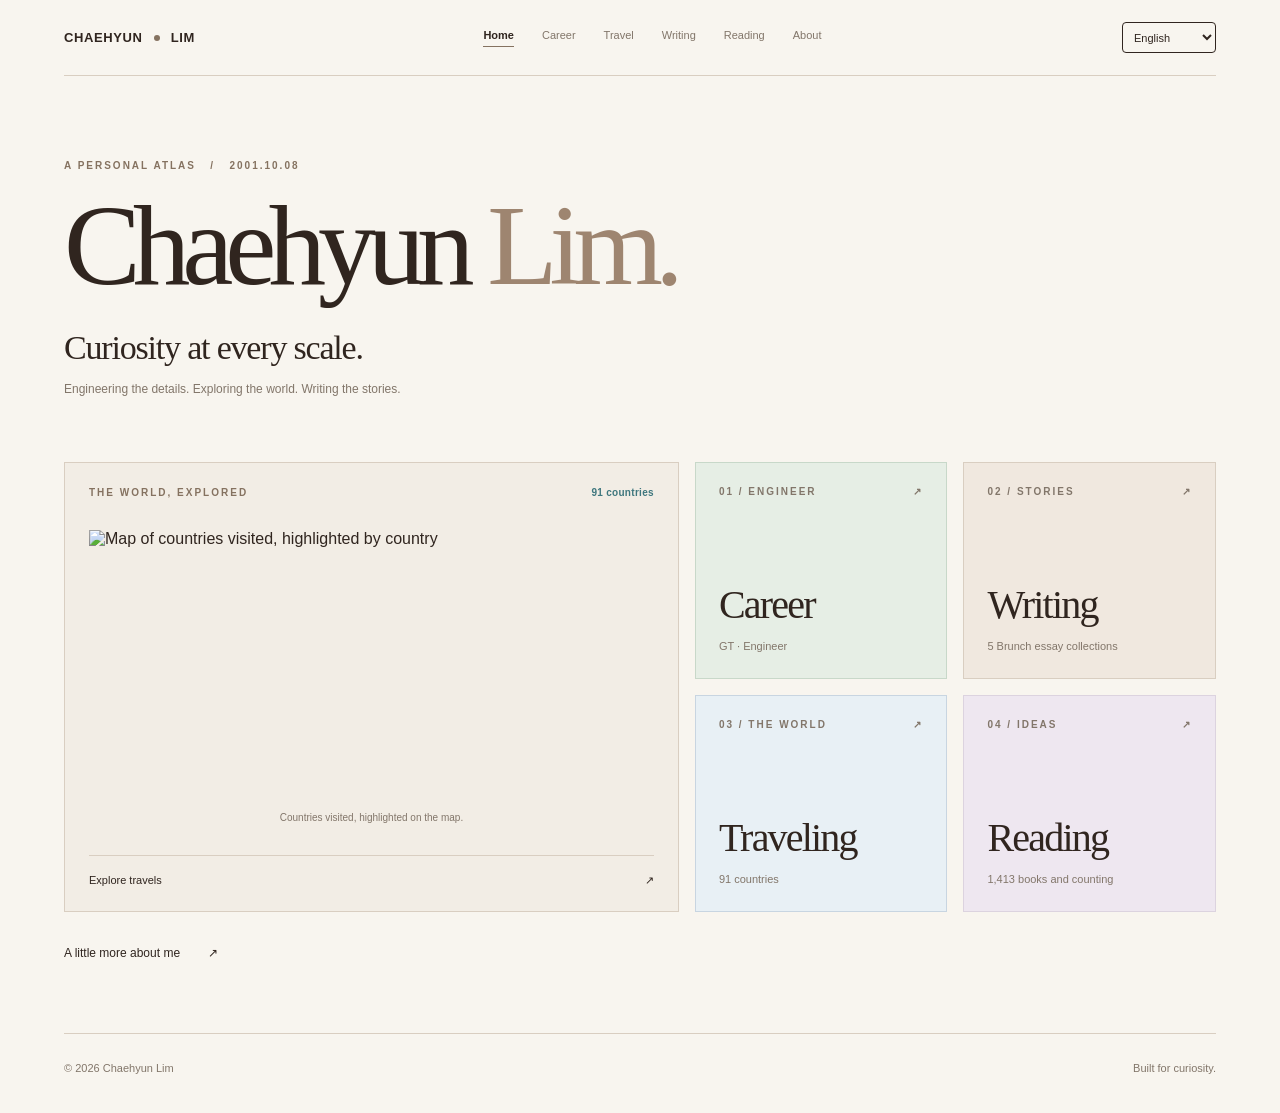
==== commit 46a328c6: "Enable four-language interface selector on index.html" ====
--- a/index.html
+++ b/index.html
@@ -1 +1 @@
-<!doctype html><html lang="en"><head><meta charset="utf-8"><meta name="viewport" content="width=device-width, initial-scale=1"><meta name="description" content="Chaehyun Lim — engineering, travel, writing, and reading."><title>Chaehyun Lim | Home</title><link rel="stylesheet" href="css/home.css"><meta property="og:title" content="Chaehyun Lim | Home"><link rel="icon" type="image/svg+xml" href="assets/favicon.svg"><meta property="og:type" content="website"><meta property="og:url" content="https://limdaniel10.github.io/Portfolio/"><meta property="og:description" content="Chaehyun Lim — Engineering, travel, writing and reading."><meta property="og:image" content="https://limdaniel10.github.io/Portfolio/assets/social-card.png"><meta name="twitter:card" content="summary_large_image"></head><body><div class="shell"><header class="top"><a class="brand" href="./">CHAEHYUN <i></i> LIM</a><nav aria-label="Main navigation"><a aria-current="page" href="./">Home</a><a href="career/">Career</a><a href="traveling/">Travel</a><a href="writing/">Writing</a><a href="reading/">Reading</a><a href="about/">About</a></nav></header><main><section class="hero"><p class="eyebrow">A PERSONAL ATLAS &nbsp; / &nbsp; 2001.10.08</p><h1>Chaehyun <em>Lim.</em></h1><p class="tagline">Curiosity at every scale.</p><p class="intro">Engineering the details. Exploring the world. Writing the stories.</p></section><section class="dashboard" aria-label="Explore"><div class="map-panel"><div class="panel-heading"><span>THE WORLD, EXPLORED</span><span id="country-count">91 countries</span></div><div class="map-wrap"><img id="world-map" src="data/visited-world.svg" alt="Map of countries visited, highlighted by country" width="1000" height="500" loading="eager"><div class="map-note">Countries visited, highlighted on the map.</div></div><a class="map-link" href="traveling/">Explore travels <span aria-hidden="true">↗</span></a></div><div class="tiles"><a class="tile" href="career/"><span class="tile-top">01 / ENGINEER <span>↗</span></span><div><h2>Career</h2><p>GT · Engineer</p></div></a><a class="tile" href="writing/"><span class="tile-top">02 / STORIES <span>↗</span></span><div><h2>Writing</h2><p>5 Brunch essay collections</p></div></a><a class="tile" href="traveling/"><span class="tile-top">03 / THE WORLD <span>↗</span></span><div><h2>Traveling</h2><p id="travel-tile-count">91 countries</p></div></a><a class="tile" href="reading/"><span class="tile-top">04 / IDEAS <span>↗</span></span><div><h2>Reading</h2><p><span id="reading-tile-count">1,000+ books</span> and counting</p></div></a></div></section><a class="about-link" href="about/">A little more about me <span>↗</span></a></main><footer><span>© <span id="year"></span> Chaehyun Lim</span><span>Built for curiosity.</span></footer></div><script src="js/home.js" defer></script></body></html>
+<!doctype html><html lang="en"><head><meta charset="utf-8"><meta name="viewport" content="width=device-width, initial-scale=1"><meta name="description" content="Chaehyun Lim — engineering, travel, writing, and reading."><title>Chaehyun Lim | Home</title><link rel="stylesheet" href="css/home.css"><meta property="og:title" content="Chaehyun Lim | Home"><link rel="icon" type="image/svg+xml" href="assets/favicon.svg"><meta property="og:type" content="website"><meta property="og:url" content="https://limdaniel10.github.io/Portfolio/"><meta property="og:description" content="Chaehyun Lim — Engineering, travel, writing and reading."><meta property="og:image" content="https://limdaniel10.github.io/Portfolio/assets/social-card.png"><meta name="twitter:card" content="summary_large_image"><link rel="stylesheet" href="css/i18n.css"></head><body><div class="shell"><header class="top"><a class="brand" href="./">CHAEHYUN <i></i> LIM</a><nav aria-label="Main navigation"><a aria-current="page" href="./">Home</a><a href="career/">Career</a><a href="traveling/">Travel</a><a href="writing/">Writing</a><a href="reading/">Reading</a><a href="about/">About</a></nav></header><main><section class="hero"><p class="eyebrow">A PERSONAL ATLAS &nbsp; / &nbsp; 2001.10.08</p><h1>Chaehyun <em>Lim.</em></h1><p class="tagline">Curiosity at every scale.</p><p class="intro">Engineering the details. Exploring the world. Writing the stories.</p></section><section class="dashboard" aria-label="Explore"><div class="map-panel"><div class="panel-heading"><span>THE WORLD, EXPLORED</span><span id="country-count">91 countries</span></div><div class="map-wrap"><img id="world-map" src="data/visited-world.svg" alt="Map of countries visited, highlighted by country" width="1000" height="500" loading="eager"><div class="map-note">Countries visited, highlighted on the map.</div></div><a class="map-link" href="traveling/">Explore travels <span aria-hidden="true">↗</span></a></div><div class="tiles"><a class="tile" href="career/"><span class="tile-top">01 / ENGINEER <span>↗</span></span><div><h2>Career</h2><p>GT · Engineer</p></div></a><a class="tile" href="writing/"><span class="tile-top">02 / STORIES <span>↗</span></span><div><h2>Writing</h2><p>5 Brunch essay collections</p></div></a><a class="tile" href="traveling/"><span class="tile-top">03 / THE WORLD <span>↗</span></span><div><h2>Traveling</h2><p id="travel-tile-count">91 countries</p></div></a><a class="tile" href="reading/"><span class="tile-top">04 / IDEAS <span>↗</span></span><div><h2>Reading</h2><p><span id="reading-tile-count">1,000+ books</span> and counting</p></div></a></div></section><a class="about-link" href="about/">A little more about me <span>↗</span></a></main><footer><span>© <span id="year"></span> Chaehyun Lim</span><span>Built for curiosity.</span></footer></div><script src="js/home.js" defer></script><script src="js/i18n.js" defer></script></body></html>
--- a/css/i18n.css
+++ b/css/i18n.css
@@ -0,0 +1,15 @@
+/* Shared, opt-in interface language selector. Content remains in its source language. */
+.lang-visually-hidden{position:absolute;width:1px;height:1px;padding:0;margin:-1px;overflow:hidden;clip:rect(0,0,0,0);white-space:nowrap;border:0}
+.lang-switcher{flex:0 0 auto;margin-left:12px;z-index:15}
+.lang-switcher select{appearance:auto;min-width:94px;max-width:120px;min-height:31px;padding:5px 7px;background:transparent;border:1px solid currentColor;border-radius:4px;color:inherit;font:500 11px/1.3 Inter,'Helvetica Neue',Arial,sans-serif;cursor:pointer}
+.lang-switcher select:focus-visible{outline:2px solid currentColor;outline-offset:3px}
+.lang-switcher select option{color:#30251f;background:#fff}
+.lang-original-notice{max-width:1152px;margin:14px auto 0;padding:8px 12px;border-left:2px solid currentColor;opacity:.7;font-size:11px;line-height:1.7}
+.lang-original-notice[hidden]{display:none}
+@media(max-width:750px){
+ header.top,.site-nav .shell,.topbar-inner,header.shell{position:relative}
+ .lang-switcher{position:absolute;right:0;top:15px;margin:0}
+ .lang-switcher select{min-width:88px;max-width:108px;font-size:10px}
+ header.shell{height:auto;min-height:76px}
+}
+@media(max-width:380px){.lang-switcher select{min-width:78px;max-width:90px;font-size:9px}}
